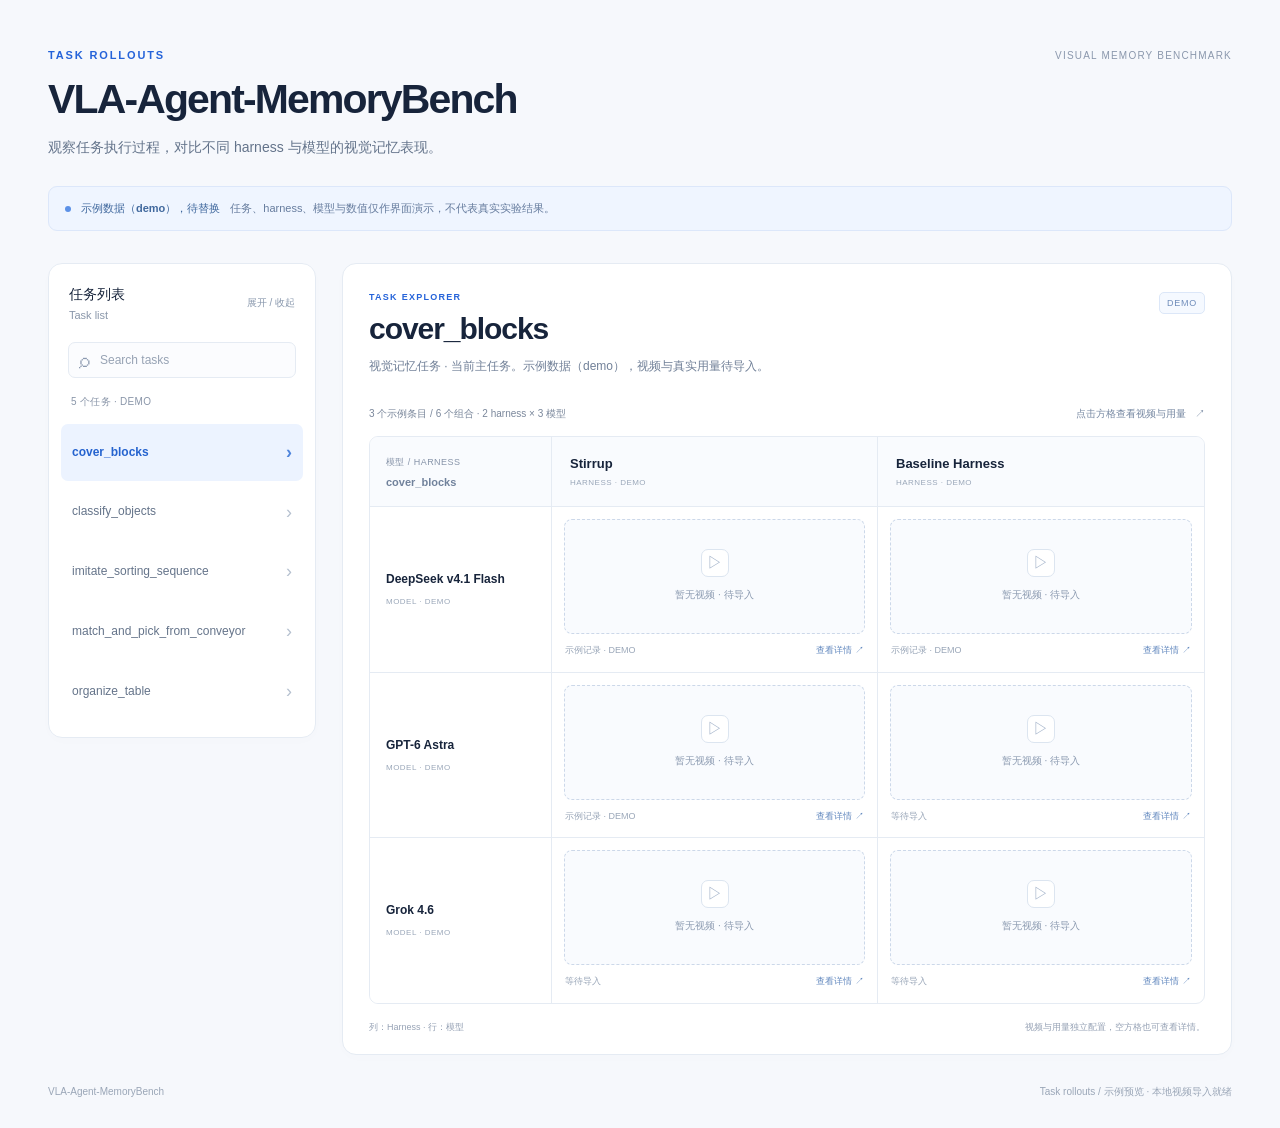
==== index.html @ cc1ca771 "Publish VLA-Agent-MemoryBench rollout matrix site (GitHub Pages)" ====
<!doctype html>
<html lang="zh-CN">
  <head>
    <meta charset="utf-8">
    <meta name="viewport" content="width=device-width, initial-scale=1">
    <meta name="color-scheme" content="light">
    <meta name="description" content="VLA-Agent-MemoryBench 任务视频矩阵：按任务对比 harness 与模型的 rollout、tokens 和费用。">
    <title>Task Rollouts · VLA-Agent-MemoryBench</title>
    <link rel="stylesheet" href="styles.css">
    <script defer src="data.js"></script>
    <script defer src="app.js"></script>
  </head>
  <body>
    <header class="page-header">
      <div class="header-topline"><span class="eyebrow">TASK ROLLOUTS</span><span class="project-tag">VISUAL MEMORY BENCHMARK</span></div>
      <h1>VLA-Agent-MemoryBench</h1>
      <p class="intro">观察任务执行过程，对比不同 harness 与模型的视觉记忆表现。</p>
      <div class="demo-notice"><span class="status-dot" aria-hidden="true"></span><strong>示例数据（demo），待替换</strong><span>任务、harness、模型与数值仅作界面演示，不代表真实实验结果。</span></div>
    </header>

    <main class="workspace">
      <aside class="task-sidebar" aria-label="任务选择">
        <details class="task-panel" open>
          <summary><span>任务列表 <span class="english-label">Task list</span></span><span class="collapse-label">展开 / 收起</span></summary>
          <div class="task-panel-body">
            <label class="search-label" for="task-search">搜索任务</label>
            <div class="search-wrap"><span aria-hidden="true">⌕</span><input id="task-search" type="search" placeholder="Search tasks" autocomplete="off" spellcheck="false"></div>
            <p id="task-count" class="task-count" aria-live="polite"></p>
            <nav id="task-list" class="task-list" aria-label="任务列表"></nav>
          </div>
        </details>
      </aside>

      <section class="content-panel" aria-labelledby="task-title">
        <div class="content-heading">
          <div><div class="eyebrow section-eyebrow">TASK EXPLORER</div><h2 id="task-title">任务视频矩阵</h2><p id="task-description" class="task-description"></p></div>
          <span class="demo-badge">DEMO</span>
        </div>
        <div class="matrix-toolbar"><p id="matrix-summary" aria-live="polite"></p><span class="interaction-hint">点击方格查看视频与用量 <span aria-hidden="true">↗</span></span></div>
        <div id="matrix-container"></div>
        <p class="matrix-footnote">列：Harness · 行：模型 <span>视频与用量独立配置，空方格也可查看详情。</span></p>
      </section>
    </main>

    <footer class="page-footer"><span>VLA-Agent-MemoryBench</span><span>Task rollouts / 示例预览 · 本地视频导入就绪</span></footer>
    <noscript><p class="noscript-notice">请启用 JavaScript，以加载本地 data.js 并浏览任务矩阵。</p></noscript>

    <dialog id="result-dialog" aria-labelledby="dialog-title" aria-describedby="dialog-subtitle">
      <div class="dialog-shell">
        <header class="dialog-header"><div><span class="eyebrow">ROLLOUT DETAILS · DEMO</span><h2 id="dialog-title"></h2><p id="dialog-subtitle"></p></div><button id="dialog-close" class="close-button" type="button" aria-label="关闭详情">×</button></header>
        <div id="dialog-media" class="dialog-media"></div>
        <div class="dialog-details"><p class="dialog-demo">示例数据（demo），待替换 · 非真实实验结果</p><dl id="result-details" class="detail-grid"></dl><p id="result-note" class="result-note" hidden></p></div>
      </div>
    </dialog>
  </body>
</html>
---- styles.css ----
:root {
  --ink: #17243b;
  --muted: #718098;
  --blue: #2563d9;
  --line: #e5ebf3;
  --surface: #fff;
  font-family: Inter, -apple-system, BlinkMacSystemFont, "Segoe UI", "PingFang SC", "Microsoft YaHei", sans-serif;
  color: var(--ink);
  background: #f6f8fc;
  font-synthesis: none;
}
* { box-sizing: border-box; }
[hidden] { display: none !important; }
body { margin: 0; }
button, input { font: inherit; }
button { cursor: pointer; }
button, input, summary { -webkit-tap-highlight-color: transparent; }
button:focus-visible, input:focus-visible, summary:focus-visible, .table-scroll:focus-visible { outline: 3px solid #90b9ff; outline-offset: 3px; }
.page-header, .workspace, .page-footer { width: min(1500px, calc(100% - 96px)); margin-inline: auto; }
.page-header { padding: 49px 0 32px; }
.header-topline { display: flex; align-items: center; justify-content: space-between; gap: 16px; }
.eyebrow { color: var(--blue); font-size: 11px; font-weight: 750; letter-spacing: .17em; }
.project-tag { color: #8b98ad; font-size: 10px; letter-spacing: .12em; }
h1 { margin: 15px 0 12px; font-size: clamp(27px, 3.2vw, 44px); letter-spacing: -.045em; font-weight: 750; overflow-wrap: anywhere; }
.intro { color: #64748b; font-size: 14px; line-height: 1.8; margin: 0; }
.demo-notice { margin-top: 26px; padding: 12px 16px; display: flex; align-items: center; gap: 10px; flex-wrap: wrap; border: 1px solid #dce7fa; border-radius: 9px; background: #eff5ff; color: #667c9e; font-size: 11px; line-height: 1.7; }
.demo-notice strong { color: #41699e; font-weight: 600; }
.status-dot { width: 6px; height: 6px; background: #5c91e7; border-radius: 50%; flex: 0 0 auto; }
.workspace { display: grid; grid-template-columns: 268px minmax(0, 1fr); gap: 26px; align-items: start; }
.task-sidebar { min-width: 0; position: sticky; top: 24px; }
.task-panel, .content-panel { background: var(--surface); border: 1px solid var(--line); border-radius: 14px; box-shadow: 0 3px 15px #233b5d03; }
.task-panel summary { list-style: none; padding: 22px 20px 4px; font-size: 14px; font-weight: 650; display: flex; justify-content: space-between; gap: 8px; cursor: pointer; }
.task-panel summary::-webkit-details-marker { display: none; }
.english-label { color: #8a97aa; font-size: 11px; font-weight: 400; display: block; margin-top: 5px; }
.collapse-label { color: #8998ad; font-size: 10px; font-weight: 400; align-self: center; }
.task-panel-body { padding: 17px 12px 14px; }
.search-label, .sr-only { position: absolute; width: 1px; height: 1px; padding: 0; margin: -1px; overflow: hidden; clip-path: inset(50%); white-space: nowrap; border: 0; }
.search-wrap { margin: 0 7px; display: flex; align-items: center; gap: 8px; border: 1px solid var(--line); background: #fbfcfe; border-radius: 7px; padding: 9px 10px; color: #8c9ab0; }
.search-wrap > span { font-size: 21px; line-height: 16px; }
.search-wrap input { border: 0; background: transparent; min-width: 0; width: 100%; color: var(--ink); font-size: 12px; outline-offset: 5px; }
.search-wrap input::placeholder { color: #97a3b4; }
.task-count { margin: 17px 10px 12px; color: #8a96a9; font-size: 10px; letter-spacing: .03em; }
.task-list { max-height: calc(100dvh - 260px); min-height: 160px; overflow-y: auto; scrollbar-width: thin; }
.task-item { border: 0; background: transparent; width: 100%; display: flex; align-items: center; justify-content: space-between; gap: 8px; text-align: left; padding: 14px 11px; border-radius: 7px; margin: 3px 0; color: #65748a; font-size: 12px; line-height: 1.6; transition: background .15s; }
.task-item:hover { background: #f5f8fd; }
.task-item.selected { background: #ecf3ff; color: #2563cf; font-weight: 650; }
.task-item-name { overflow-wrap: anywhere; }
.task-arrow { color: #b5c0cf; font-size: 18px; }
.selected .task-arrow { color: #4f85dc; }
.content-panel { padding: 28px 26px 19px; min-width: 0; }
.content-heading { display: flex; justify-content: space-between; align-items: flex-start; gap: 16px; }
.content-heading > div { min-width: 0; }
.section-eyebrow { font-size: 9px; letter-spacing: .14em; }
h2 { margin: 10px 0; font-size: clamp(23px, 2.4vw, 30px); letter-spacing: -.035em; overflow-wrap: anywhere; }
.task-description { margin: 0; font-size: 12px; color: var(--muted); line-height: 1.8; }
.demo-badge { border: 1px solid #dce7f8; border-radius: 5px; color: #6d8bb9; background: #f5f9ff; padding: 5px 7px; font-size: 9px; letter-spacing: .08em; flex: 0 0 auto; }
.matrix-toolbar { display: flex; align-items: center; justify-content: space-between; flex-wrap: wrap; gap: 10px; margin: 28px 0 14px; color: #7a879b; font-size: 10px; }
.matrix-toolbar p { margin: 0; line-height: 1.7; }
.interaction-hint { color: #7587a1; }
.interaction-hint > span { margin-left: 6px; }
.table-scroll { overflow-x: auto; border: 1px solid var(--line); border-radius: 9px; scrollbar-width: thin; }
.rollout-table { width: 100%; border-collapse: separate; border-spacing: 0; table-layout: fixed; min-width: 640px; }
.rollout-table th, .rollout-table td { border-right: 1px solid var(--line); border-bottom: 1px solid var(--line); }
.rollout-table tr > :last-child { border-right: 0; }
.rollout-table tbody tr:last-child > * { border-bottom: 0; }
.rollout-table th { text-align: left; }
.rollout-table thead { background: #f9fbfe; }
.corner-cell { width: 182px; padding: 18px 16px; }
.corner-label { display: block; font-size: 9px; font-weight: 500; letter-spacing: .05em; color: #8794a9; }
.corner-task { display: block; margin-top: 7px; font-size: 11px; font-weight: 550; color: #71829c; overflow-wrap: anywhere; }
.harness-header { padding: 19px 18px; font-size: 13px; font-weight: 650; overflow-wrap: anywhere; }
.header-caption { display: block; margin-top: 7px; color: #9aa7b9; font-size: 8px; font-weight: 450; letter-spacing: .06em; }
.model-header { padding: 20px 16px; font-size: 12px; font-weight: 600; line-height: 1.6; background: #fff; overflow-wrap: anywhere; }
.rollout-table td { padding: 12px; vertical-align: top; }
.result-cell { display: block; border: 0; padding: 0; background: none; width: 100%; color: inherit; text-align: left; border-radius: 7px; }
.empty-state { border: 1px dashed #ccd8e9; background: #f9fbfe; border-radius: 8px; min-height: 220px; display: flex; flex-direction: column; align-items: center; justify-content: center; gap: 12px; padding: 25px 16px; text-align: center; color: #8b9ab0; font-size: 12px; line-height: 1.8; }
.empty-state.compact { min-height: 115px; padding: 18px 10px; font-size: 10px; gap: 9px; }
.empty-symbol { display: flex; align-items: center; justify-content: center; width: 28px; height: 28px; border: 1px solid #dce5f0; border-radius: 7px; font-size: 16px; color: #a2b2c9; background: #fff; }
.result-cell:hover .empty-state { border-color: #8eb1ed; background: #f0f6ff; color: #5e83bd; }
.cell-bottom { display: flex; flex-wrap: wrap; align-items: center; justify-content: space-between; gap: 5px; padding: 10px 1px 2px; font-size: 9px; line-height: 1.5; }
.cell-status { color: #98a5b7; }
.cell-link { color: #6389bf; }
.video-wrapper { position: relative; aspect-ratio: 16 / 10; background: #f0f4fa; overflow: hidden; border-radius: 7px; }
.video-wrapper video { width: 100%; height: 100%; display: block; object-fit: contain; }
.result-cell video { pointer-events: none; }
.video-wrapper .empty-state { height: 100%; }
.play-overlay { position: absolute; top: 50%; left: 50%; transform: translate(-50%, -50%); color: #fff; background: #17243b80; border: 1px solid #ffffff70; border-radius: 50%; width: 35px; height: 35px; display: grid; place-items: center; }
.matrix-footnote { display: flex; flex-wrap: wrap; justify-content: space-between; gap: 6px; font-size: 9px; line-height: 1.7; color: #96a2b5; margin: 16px 0 0; }
.empty-results-notice { border: 1px dashed #ccd8e9; padding: 14px; color: #7b8da7; background: #f9fbfe; font-size: 12px; border-radius: 8px; line-height: 1.8; }
.page-footer { display: flex; justify-content: space-between; gap: 16px; padding: 28px 0; font-size: 10px; color: #9aa6b7; line-height: 1.7; }
/* 窄屏仅表格内部横向滚动，页面及任务列表不发生横向溢出。 */
@media (max-width: 1100px) {
  .page-header, .workspace, .page-footer { width: calc(100% - 48px); }
  .workspace { grid-template-columns: 224px minmax(0, 1fr); gap: 18px; }
  .content-panel { padding: 24px 18px 18px; }
}
@media (max-width: 780px) {
  .page-header, .workspace, .page-footer { width: calc(100% - 32px); }
  .page-header { padding-top: 28px; padding-bottom: 22px; }
  .project-tag { display: none; }
  .workspace { grid-template-columns: minmax(0, 1fr); gap: 18px; }
  .task-sidebar { position: static; }
  .task-panel summary { padding: 16px 18px; }
  .english-label { display: inline; margin-left: 6px; }
  .task-panel-body { padding-top: 0; }
  .task-list { max-height: 185px; min-height: 0; }
  .task-item { padding-block: 10px; }
  .task-count { margin-block: 12px 8px; }
  .content-panel { padding: 22px 15px 16px; }
  .page-footer { flex-direction: column; gap: 4px; }
}
body.modal-open { overflow: hidden; }
dialog { padding: 0; border: 1px solid #dfe6f0; border-radius: 17px; width: min(920px, calc(100% - 32px)); max-height: calc(100dvh - 48px); color: var(--ink); background: #fff; box-shadow: 0 25px 100px #0b1e4b40; }
dialog::backdrop { background: #14233a99; backdrop-filter: blur(4px); }
.dialog-header { display: flex; justify-content: space-between; align-items: flex-start; gap: 15px; padding: 25px 28px 20px; }
.dialog-header > div { min-width: 0; }
.dialog-header h2 { font-size: 25px; margin: 9px 0 6px; }
.dialog-header p { color: var(--muted); font-size: 12px; margin: 0; line-height: 1.7; overflow-wrap: anywhere; }
.close-button { width: 33px; height: 33px; display: grid; place-items: center; padding: 0; border: 1px solid var(--line); border-radius: 50%; font-size: 23px; color: #8190a5; background: #f8fafd; flex-shrink: 0; }
.close-button:hover { background: #eaf1fc; color: var(--blue); }
.dialog-media { margin: 0 28px; }
.video-wrapper.large { aspect-ratio: 16 / 9; background: #101b2c; }
.dialog-media > .empty-state { aspect-ratio: 16 / 8; }
.dialog-details { padding: 18px 28px 26px; }
.dialog-demo { color: #7291bc; font-size: 11px; margin: 0 0 18px; line-height: 1.7; }
.detail-grid { display: grid; grid-template-columns: repeat(3, minmax(0, 1fr)); gap: 20px 24px; margin: 0; }
.detail-pair dt { font-size: 10px; color: #8796aa; margin-bottom: 7px; }
.detail-pair dd { font-size: 13px; font-weight: 550; margin: 0; overflow-wrap: anywhere; }
.result-note { font-size: 11px; color: #7e8da1; line-height: 1.9; padding-top: 16px; border-top: 1px solid var(--line); margin: 20px 0 0; }
.noscript-notice { padding: 24px; text-align: center; }
@media (max-width: 520px) {
  .dialog-header { padding: 20px 18px 16px; }
  .dialog-media { margin-inline: 18px; }
  .dialog-details { padding: 16px 18px 22px; }
  .detail-grid { grid-template-columns: repeat(2, minmax(0, 1fr)); }
}
@media (prefers-reduced-motion: reduce) { * { transition: none !important; } }
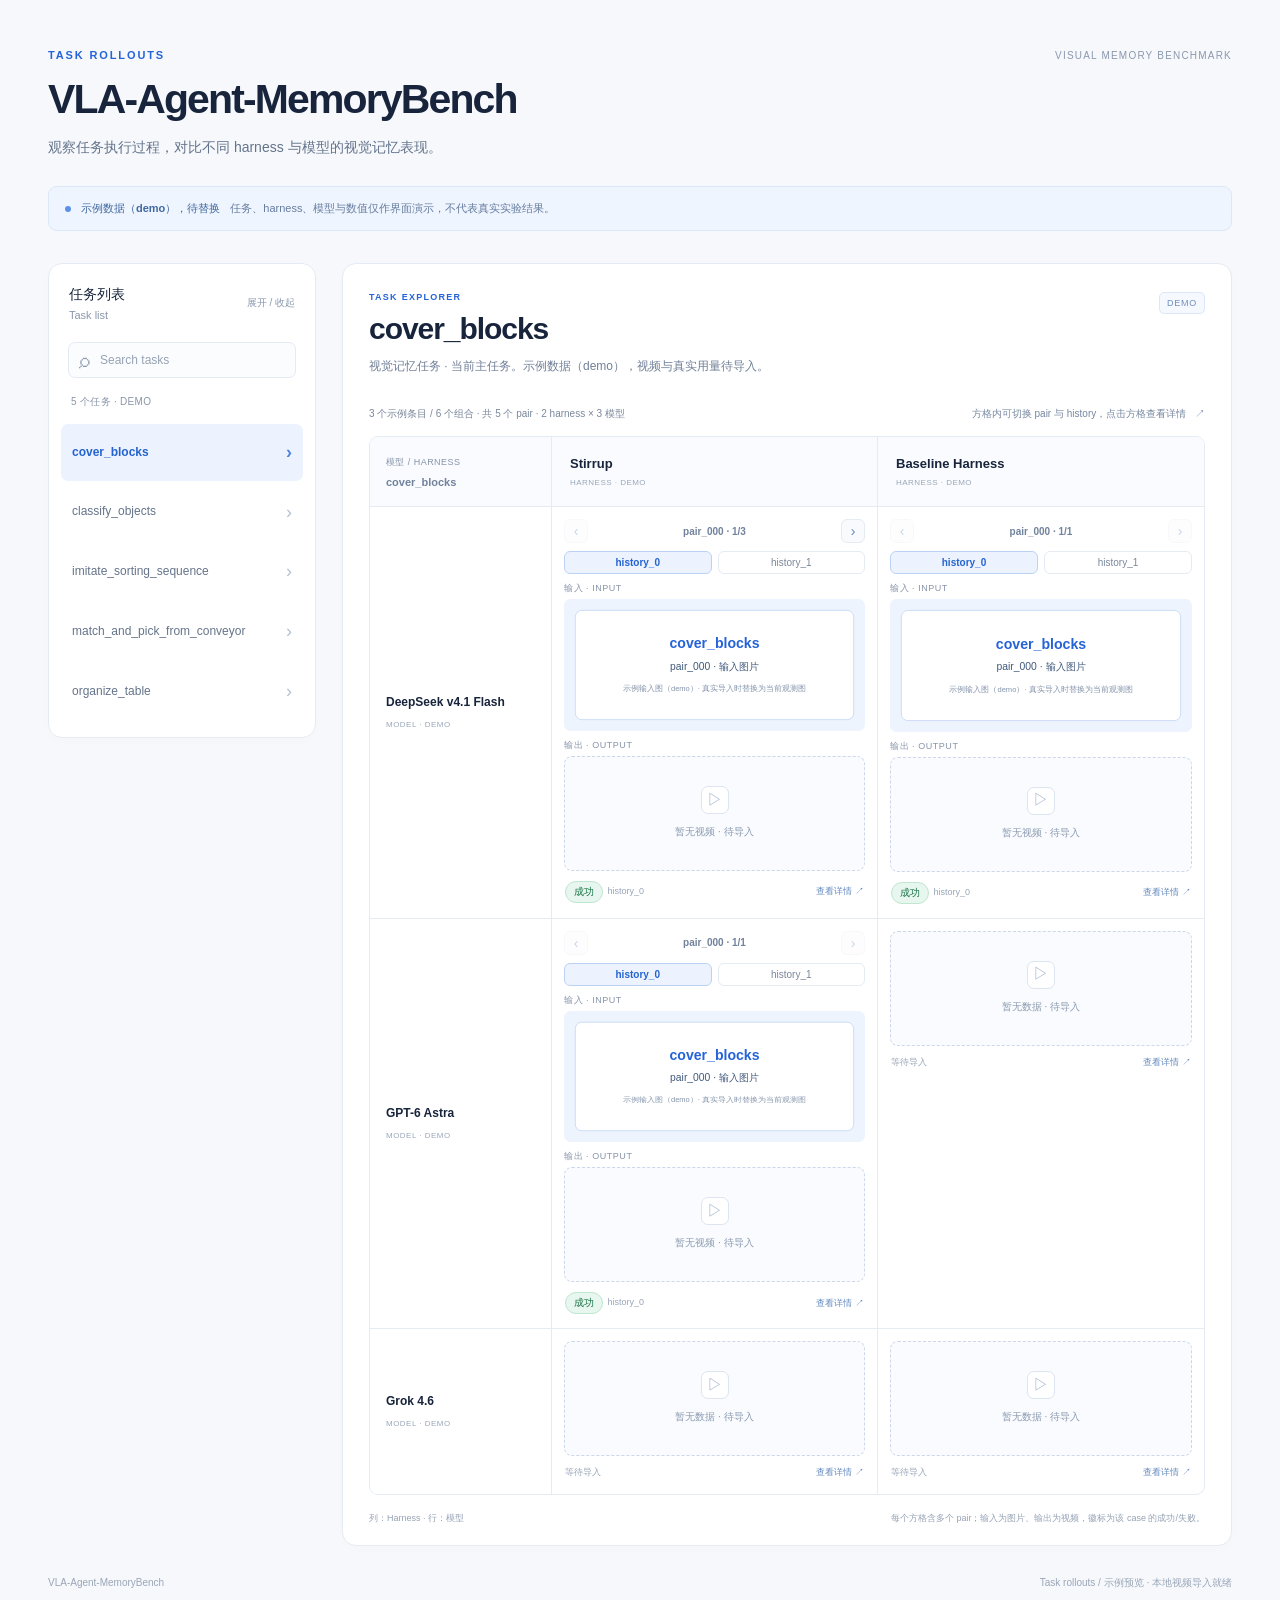
==== commit e2f04880: "Add pair dimension: pair/history switcher, input image, success/failure badge" ====
--- a/index.html
+++ b/index.html
@@ -36,9 +36,9 @@
           <div><div class="eyebrow section-eyebrow">TASK EXPLORER</div><h2 id="task-title">任务视频矩阵</h2><p id="task-description" class="task-description"></p></div>
           <span class="demo-badge">DEMO</span>
         </div>
-        <div class="matrix-toolbar"><p id="matrix-summary" aria-live="polite"></p><span class="interaction-hint">点击方格查看视频与用量 <span aria-hidden="true">↗</span></span></div>
+        <div class="matrix-toolbar"><p id="matrix-summary" aria-live="polite"></p><span class="interaction-hint">方格内可切换 pair 与 history，点击方格查看详情 <span aria-hidden="true">↗</span></span></div>
         <div id="matrix-container"></div>
-        <p class="matrix-footnote">列：Harness · 行：模型 <span>视频与用量独立配置，空方格也可查看详情。</span></p>
+        <p class="matrix-footnote">列：Harness · 行：模型 <span>每个方格含多个 pair；输入为图片、输出为视频，徽标为该 case 的成功/失败。</span></p>
       </section>
     </main>
 
@@ -48,8 +48,9 @@
     <dialog id="result-dialog" aria-labelledby="dialog-title" aria-describedby="dialog-subtitle">
       <div class="dialog-shell">
         <header class="dialog-header"><div><span class="eyebrow">ROLLOUT DETAILS · DEMO</span><h2 id="dialog-title"></h2><p id="dialog-subtitle"></p></div><button id="dialog-close" class="close-button" type="button" aria-label="关闭详情">×</button></header>
+        <div id="dialog-controls" class="dialog-controls"></div>
         <div id="dialog-media" class="dialog-media"></div>
-        <div class="dialog-details"><p class="dialog-demo">示例数据（demo），待替换 · 非真实实验结果</p><dl id="result-details" class="detail-grid"></dl><p id="result-note" class="result-note" hidden></p></div>
+        <div class="dialog-details"><p class="dialog-demo">示例数据（demo），待替换 · 非真实实验结果</p><dl id="result-details" class="detail-grid"></dl><p id="result-compare" class="result-compare" hidden></p><p id="result-note" class="result-note" hidden></p></div>
       </div>
     </dialog>
   </body>
--- a/styles.css
+++ b/styles.css
@@ -135,3 +135,34 @@
   .detail-grid { grid-template-columns: repeat(2, minmax(0, 1fr)); }
 }
 @media (prefers-reduced-motion: reduce) { * { transition: none !important; } }
+
+/* pair / history 切换与输入输出分区（2026-10-22 改造） */
+.pair-bar { display: flex; align-items: center; justify-content: space-between; gap: 6px; margin-bottom: 8px; }
+.pair-nav { width: 24px; height: 24px; padding: 0; border: 1px solid var(--line); background: #f8fafd; border-radius: 6px; color: #6389bf; font-size: 14px; line-height: 1; }
+.pair-nav:hover:not(:disabled) { background: #eaf1fc; color: var(--blue); }
+.pair-nav:disabled { opacity: .35; cursor: default; }
+.pair-label { font-size: 10px; font-weight: 600; color: #71829c; overflow-wrap: anywhere; text-align: center; }
+.history-tabs { display: flex; gap: 6px; margin-bottom: 8px; }
+.history-tab { flex: 1; padding: 5px 0; font-size: 10px; border: 1px solid var(--line); background: #fff; border-radius: 6px; color: #7a879b; }
+.history-tab.active { background: #ecf3ff; color: #2563cf; border-color: #bcd2f5; font-weight: 650; }
+.media-block { margin-bottom: 8px; }
+.media-block:last-child { margin-bottom: 0; }
+.media-label { display: block; font-size: 9px; letter-spacing: .06em; color: #8794a9; margin-bottom: 4px; }
+.input-wrapper { position: relative; aspect-ratio: 16 / 7; background: #f0f4fa; overflow: hidden; border-radius: 7px; }
+.input-wrapper img { width: 100%; height: 100%; display: block; object-fit: cover; }
+.input-wrapper .empty-state { height: 100%; min-height: 0; }
+.input-wrapper.large { aspect-ratio: auto; background: #f7fafd; border: 1px solid var(--line); }
+.input-wrapper.large img { height: auto; max-height: 320px; object-fit: contain; }
+.cell-media { cursor: pointer; border-radius: 7px; }
+.cell-media:focus-visible { outline: 3px solid #90b9ff; outline-offset: 3px; }
+.cell-media:hover .empty-state { border-color: #8eb1ed; background: #f0f6ff; color: #5e83bd; }
+.badge { display: inline-block; padding: 2px 8px; border-radius: 999px; font-size: 10px; font-weight: 650; line-height: 1.6; vertical-align: middle; }
+.badge.success { background: #e7f6ee; color: #177245; border: 1px solid #bfe6cf; }
+.badge.failure { background: #fdeeee; color: #b3372f; border: 1px solid #f3c2bd; }
+.badge.unknown { background: #f1f4f8; color: #7d8a9c; border: 1px solid #dde4ec; }
+.cell-status .badge { margin-right: 2px; }
+.dialog-controls { display: flex; flex-wrap: wrap; align-items: center; gap: 10px 18px; margin: 0 28px 14px; }
+.dialog-controls .pair-bar { margin-bottom: 0; gap: 10px; }
+.dialog-controls .history-tabs { margin-bottom: 0; min-width: 210px; }
+.result-compare { font-size: 12px; color: #5f7189; line-height: 2; padding-top: 14px; border-top: 1px solid var(--line); margin: 18px 0 0; }
+@media (max-width: 520px) { .dialog-controls { margin-inline: 18px; } }
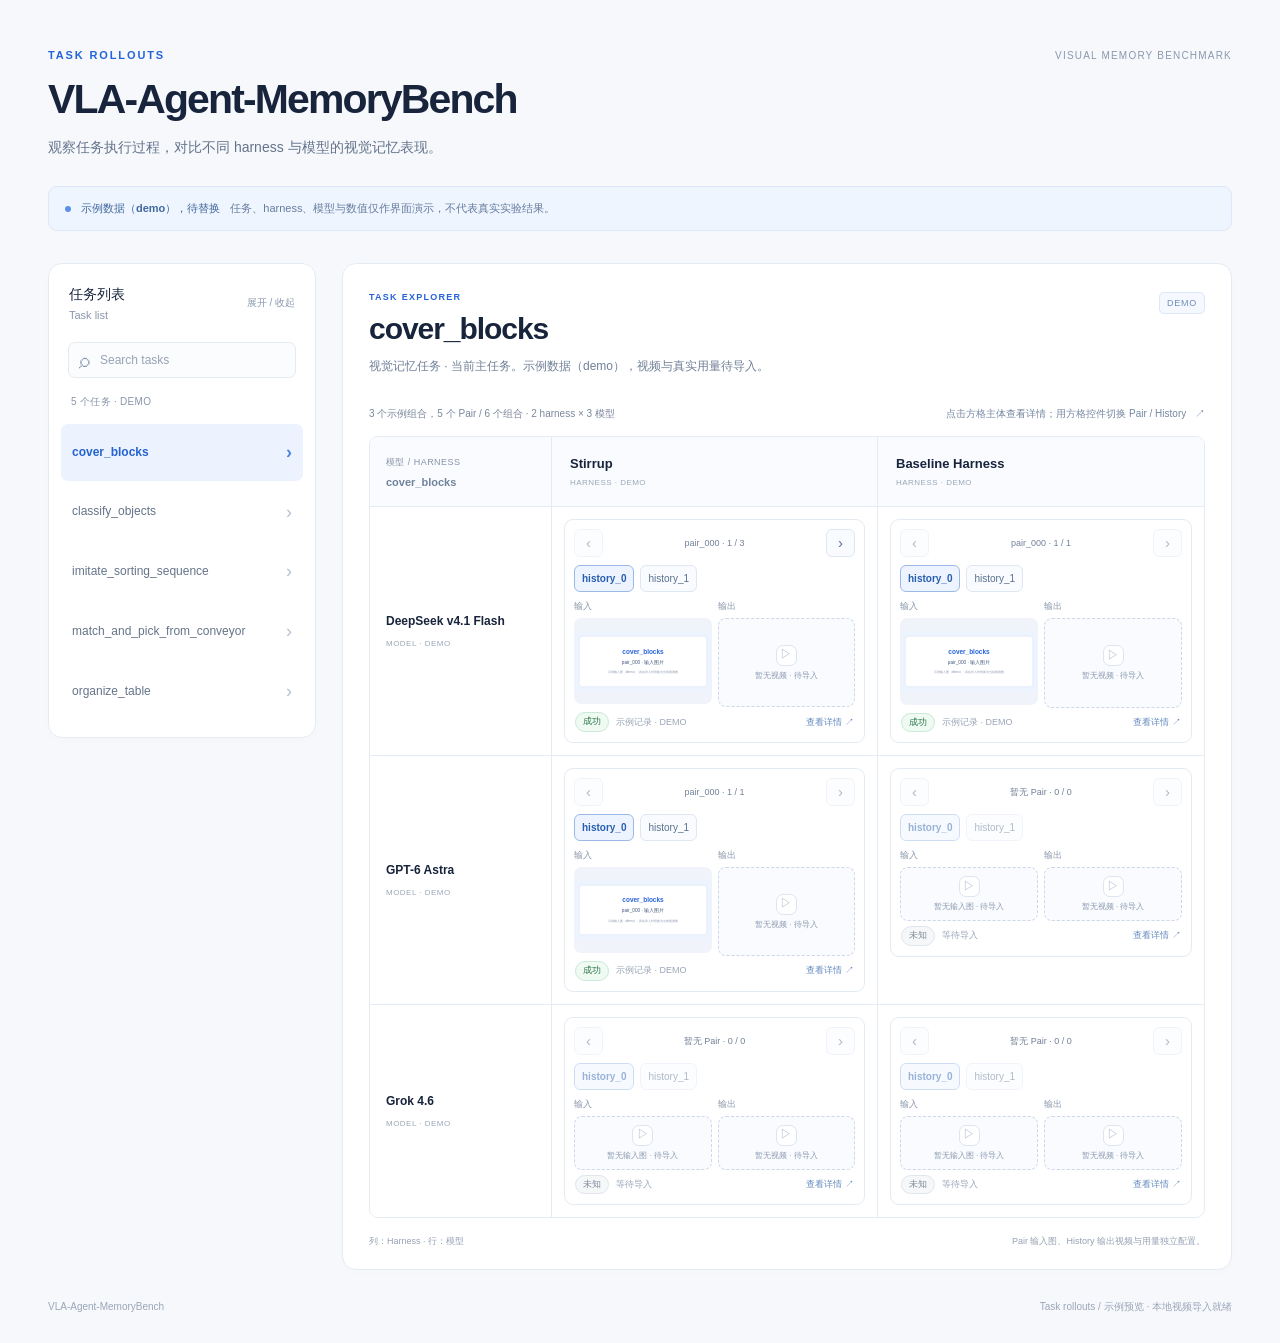
==== commit 937c22a2: "Pair view implemented by gpt-6-astra (text-delivered, verified)" ====
--- a/index.html
+++ b/index.html
@@ -4,7 +4,7 @@
     <meta charset="utf-8">
     <meta name="viewport" content="width=device-width, initial-scale=1">
     <meta name="color-scheme" content="light">
-    <meta name="description" content="VLA-Agent-MemoryBench 任务视频矩阵：按任务对比 harness 与模型的 rollout、tokens 和费用。">
+    <meta name="description" content="VLA-Agent-MemoryBench 任务视频矩阵：按任务对比 harness 与模型的 rollout、输入、tokens 和费用。">
     <title>Task Rollouts · VLA-Agent-MemoryBench</title>
     <link rel="stylesheet" href="styles.css">
     <script defer src="data.js"></script>
@@ -36,9 +36,9 @@
           <div><div class="eyebrow section-eyebrow">TASK EXPLORER</div><h2 id="task-title">任务视频矩阵</h2><p id="task-description" class="task-description"></p></div>
           <span class="demo-badge">DEMO</span>
         </div>
-        <div class="matrix-toolbar"><p id="matrix-summary" aria-live="polite"></p><span class="interaction-hint">方格内可切换 pair 与 history，点击方格查看详情 <span aria-hidden="true">↗</span></span></div>
+        <div class="matrix-toolbar"><p id="matrix-summary" aria-live="polite"></p><span class="interaction-hint">点击方格主体查看详情；用方格控件切换 Pair / History <span aria-hidden="true">↗</span></span></div>
         <div id="matrix-container"></div>
-        <p class="matrix-footnote">列：Harness · 行：模型 <span>每个方格含多个 pair；输入为图片、输出为视频，徽标为该 case 的成功/失败。</span></p>
+        <p class="matrix-footnote">列：Harness · 行：模型 <span>Pair 输入图、History 输出视频与用量独立配置。</span></p>
       </section>
     </main>
 
@@ -47,10 +47,32 @@
 
     <dialog id="result-dialog" aria-labelledby="dialog-title" aria-describedby="dialog-subtitle">
       <div class="dialog-shell">
-        <header class="dialog-header"><div><span class="eyebrow">ROLLOUT DETAILS · DEMO</span><h2 id="dialog-title"></h2><p id="dialog-subtitle"></p></div><button id="dialog-close" class="close-button" type="button" aria-label="关闭详情">×</button></header>
-        <div id="dialog-controls" class="dialog-controls"></div>
+        <header class="dialog-header">
+          <div><span class="eyebrow">ROLLOUT DETAILS · DEMO</span><h2 id="dialog-title"></h2><p id="dialog-subtitle"></p></div>
+          <button id="dialog-close" class="close-button" type="button" aria-label="关闭详情">×</button>
+        </header>
+
+        <div class="dialog-controls" aria-label="Pair 与 History 切换">
+          <div class="pair-controls">
+            <button id="dialog-pair-prev" class="pair-control-button" type="button" aria-label="上一对 Pair">‹</button>
+            <span id="dialog-pair-position" class="pair-position"></span>
+            <button id="dialog-pair-next" class="pair-control-button" type="button" aria-label="下一对 Pair">›</button>
+          </div>
+          <div class="branch-controls" role="group" aria-label="选择 History">
+            <button id="dialog-history-0" class="history-toggle" type="button" aria-pressed="true">history_0</button>
+            <button id="dialog-history-1" class="history-toggle" type="button" aria-pressed="false">history_1</button>
+          </div>
+        </div>
+
         <div id="dialog-media" class="dialog-media"></div>
-        <div class="dialog-details"><p class="dialog-demo">示例数据（demo），待替换 · 非真实实验结果</p><dl id="result-details" class="detail-grid"></dl><p id="result-compare" class="result-compare" hidden></p><p id="result-note" class="result-note" hidden></p></div>
+        <div class="dialog-details">
+          <p class="dialog-demo">示例数据（demo），待替换 · 非真实实验结果</p>
+          <dl id="result-details" class="detail-grid"></dl>
+          <section class="pair-comparison" aria-labelledby="pair-comparison-title">
+            <h3 id="pair-comparison-title">成对对照</h3>
+            <div id="pair-comparison-content" class="comparison-grid"></div>
+          </section>
+        </div>
       </div>
     </dialog>
   </body>
--- a/styles.css
+++ b/styles.css
@@ -135,34 +135,240 @@
   .detail-grid { grid-template-columns: repeat(2, minmax(0, 1fr)); }
 }
 @media (prefers-reduced-motion: reduce) { * { transition: none !important; } }
-
-/* pair / history 切换与输入输出分区（2026-10-22 改造） */
-.pair-bar { display: flex; align-items: center; justify-content: space-between; gap: 6px; margin-bottom: 8px; }
-.pair-nav { width: 24px; height: 24px; padding: 0; border: 1px solid var(--line); background: #f8fafd; border-radius: 6px; color: #6389bf; font-size: 14px; line-height: 1; }
-.pair-nav:hover:not(:disabled) { background: #eaf1fc; color: var(--blue); }
-.pair-nav:disabled { opacity: .35; cursor: default; }
-.pair-label { font-size: 10px; font-weight: 600; color: #71829c; overflow-wrap: anywhere; text-align: center; }
-.history-tabs { display: flex; gap: 6px; margin-bottom: 8px; }
-.history-tab { flex: 1; padding: 5px 0; font-size: 10px; border: 1px solid var(--line); background: #fff; border-radius: 6px; color: #7a879b; }
-.history-tab.active { background: #ecf3ff; color: #2563cf; border-color: #bcd2f5; font-weight: 650; }
-.media-block { margin-bottom: 8px; }
-.media-block:last-child { margin-bottom: 0; }
-.media-label { display: block; font-size: 9px; letter-spacing: .06em; color: #8794a9; margin-bottom: 4px; }
-.input-wrapper { position: relative; aspect-ratio: 16 / 7; background: #f0f4fa; overflow: hidden; border-radius: 7px; }
-.input-wrapper img { width: 100%; height: 100%; display: block; object-fit: cover; }
-.input-wrapper .empty-state { height: 100%; min-height: 0; }
-.input-wrapper.large { aspect-ratio: auto; background: #f7fafd; border: 1px solid var(--line); }
-.input-wrapper.large img { height: auto; max-height: 320px; object-fit: contain; }
-.cell-media { cursor: pointer; border-radius: 7px; }
-.cell-media:focus-visible { outline: 3px solid #90b9ff; outline-offset: 3px; }
-.cell-media:hover .empty-state { border-color: #8eb1ed; background: #f0f6ff; color: #5e83bd; }
-.badge { display: inline-block; padding: 2px 8px; border-radius: 999px; font-size: 10px; font-weight: 650; line-height: 1.6; vertical-align: middle; }
-.badge.success { background: #e7f6ee; color: #177245; border: 1px solid #bfe6cf; }
-.badge.failure { background: #fdeeee; color: #b3372f; border: 1px solid #f3c2bd; }
-.badge.unknown { background: #f1f4f8; color: #7d8a9c; border: 1px solid #dde4ec; }
-.cell-status .badge { margin-right: 2px; }
-.dialog-controls { display: flex; flex-wrap: wrap; align-items: center; gap: 10px 18px; margin: 0 28px 14px; }
-.dialog-controls .pair-bar { margin-bottom: 0; gap: 10px; }
-.dialog-controls .history-tabs { margin-bottom: 0; min-width: 210px; }
-.result-compare { font-size: 12px; color: #5f7189; line-height: 2; padding-top: 14px; border-top: 1px solid var(--line); margin: 18px 0 0; }
-@media (max-width: 520px) { .dialog-controls { margin-inline: 18px; } }
+/* Pair / History 方格控件与输入、输出媒体区域。 */
+.result-cell {
+  display: flex;
+  flex-direction: column;
+  gap: 8px;
+  width: 100%;
+  min-width: 0;
+  padding: 9px;
+  border: 1px solid #e5ebf3;
+  border-radius: 9px;
+  background: #fff;
+  text-align: left;
+}
+.result-cell:hover { border-color: #bfd1ee; }
+
+.pair-controls,
+.branch-controls,
+.dialog-controls {
+  display: flex;
+  align-items: center;
+  gap: 6px;
+  min-width: 0;
+}
+.pair-controls { justify-content: space-between; }
+.pair-position {
+  min-width: 0;
+  flex: 1 1 auto;
+  color: #718098;
+  font-size: 9px;
+  line-height: 1.4;
+  text-align: center;
+  overflow-wrap: anywhere;
+}
+.pair-control-button,
+.history-toggle {
+  display: inline-flex;
+  align-items: center;
+  justify-content: center;
+  min-height: 27px;
+  padding: 4px 7px;
+  border: 1px solid #dfe7f2;
+  border-radius: 6px;
+  color: #58708f;
+  background: #f9fbfe;
+  font-size: 10px;
+  line-height: 1.2;
+  white-space: nowrap;
+}
+.pair-control-button { min-width: 29px; font-size: 15px; }
+.pair-control-button:hover:not(:disabled),
+.history-toggle:hover:not(:disabled) { border-color: #a9c1e7; background: #f0f6ff; }
+.pair-control-button:disabled,
+.history-toggle:disabled { cursor: not-allowed; opacity: .48; }
+.history-toggle.selected {
+  border-color: #9bb9e8;
+  color: #285eae;
+  background: #edf4ff;
+  font-weight: 650;
+}
+
+.result-main {
+  min-width: 0;
+  border-radius: 6px;
+  cursor: pointer;
+}
+.result-main:focus-visible {
+  outline: 3px solid #90b9ff;
+  outline-offset: 3px;
+}
+.cell-media-grid {
+  display: grid;
+  grid-template-columns: repeat(2, minmax(0, 1fr));
+  gap: 6px;
+  min-width: 0;
+}
+.media-panel { min-width: 0; }
+.media-label {
+  display: block;
+  margin-bottom: 5px;
+  color: #8795a9;
+  font-size: 9px;
+  font-weight: 650;
+  letter-spacing: .04em;
+}
+.image-wrapper {
+  position: relative;
+  aspect-ratio: 16 / 10;
+  overflow: hidden;
+  border-radius: 7px;
+  background: #f0f4fa;
+}
+.image-wrapper img {
+  display: block;
+  width: 100%;
+  height: 100%;
+  object-fit: contain;
+}
+.image-wrapper .empty-state,
+.media-panel > .empty-state {
+  height: calc(100% - 15px);
+  min-height: 48px;
+  padding: 6px 4px;
+  gap: 4px;
+  font-size: 8px;
+  line-height: 1.45;
+}
+.image-wrapper .empty-symbol,
+.media-panel > .empty-state .empty-symbol {
+  width: 21px;
+  height: 21px;
+  font-size: 12px;
+}
+.cell-media-grid .video-wrapper { aspect-ratio: 16 / 10; }
+.cell-media-grid .video-wrapper .empty-state {
+  min-height: 0;
+  padding: 6px 4px;
+  gap: 4px;
+  font-size: 8px;
+  line-height: 1.45;
+}
+.cell-media-grid .video-wrapper .empty-symbol {
+  width: 21px;
+  height: 21px;
+  font-size: 12px;
+}
+.cell-media-grid .play-overlay { width: 27px; height: 27px; font-size: 12px; }
+
+.cell-bottom {
+  justify-content: flex-start;
+  padding: 8px 1px 1px;
+  gap: 5px 7px;
+}
+.cell-status { overflow-wrap: anywhere; }
+.cell-link { margin-left: auto; white-space: nowrap; }
+.result-badge {
+  display: inline-flex;
+  align-items: center;
+  justify-content: center;
+  flex: 0 0 auto;
+  padding: 3px 7px;
+  border: 1px solid transparent;
+  border-radius: 999px;
+  font-size: 9px;
+  font-weight: 650;
+  line-height: 1.3;
+  white-space: nowrap;
+}
+.result-badge.status-success {
+  border-color: #c9ead6;
+  color: #287446;
+  background: #effaf3;
+}
+.result-badge.status-failure {
+  border-color: #f1cccc;
+  color: #a43b3b;
+  background: #fff3f2;
+}
+.result-badge.status-unknown {
+  border-color: #e1e6ed;
+  color: #7c8796;
+  background: #f5f7f9;
+}
+
+.dialog-controls {
+  justify-content: space-between;
+  flex-wrap: wrap;
+  margin: 0 28px 16px;
+  padding: 10px 12px;
+  border: 1px solid #e7edf5;
+  border-radius: 9px;
+  background: #fbfcfe;
+}
+.dialog-controls .pair-controls { flex: 1 1 240px; max-width: 390px; }
+.dialog-controls .pair-position { font-size: 11px; }
+.dialog-media {
+  display: grid;
+  grid-template-columns: repeat(2, minmax(0, 1fr));
+  gap: 14px;
+}
+.dialog-media .media-label { margin-bottom: 7px; font-size: 10px; }
+.dialog-media .image-wrapper.large { aspect-ratio: 16 / 9; }
+.dialog-media .image-wrapper.large .empty-state,
+.dialog-media .media-panel > .empty-state {
+  min-height: 120px;
+  padding: 18px;
+  font-size: 11px;
+}
+.dialog-media .image-wrapper.large .empty-symbol,
+.dialog-media .media-panel > .empty-state .empty-symbol {
+  width: 28px;
+  height: 28px;
+  font-size: 16px;
+}
+.dialog-media .video-wrapper.large { aspect-ratio: 16 / 9; }
+.dialog-media .video-wrapper.large .empty-state { min-height: 120px; }
+
+.pair-comparison {
+  margin-top: 22px;
+  padding-top: 17px;
+  border-top: 1px solid var(--line);
+}
+.pair-comparison h3 {
+  margin: 0 0 11px;
+  color: #718098;
+  font-size: 11px;
+  font-weight: 650;
+}
+.comparison-grid {
+  display: grid;
+  grid-template-columns: repeat(2, minmax(0, 1fr));
+  gap: 10px;
+}
+.comparison-item {
+  display: flex;
+  align-items: center;
+  justify-content: space-between;
+  gap: 10px;
+  min-width: 0;
+  padding: 11px 13px;
+  border: 1px solid #e5ebf3;
+  border-radius: 8px;
+  background: #fbfcfe;
+}
+.comparison-history {
+  color: #66758c;
+  font-size: 11px;
+  overflow-wrap: anywhere;
+}
+
+@media (max-width: 520px) {
+  .dialog-controls { margin-inline: 18px; }
+  .dialog-media { grid-template-columns: minmax(0, 1fr); }
+  .dialog-controls .pair-controls { flex-basis: 100%; max-width: none; }
+  .dialog-controls .branch-controls { width: 100%; }
+  .dialog-controls .history-toggle { flex: 1 1 0; }
+  .comparison-grid { grid-template-columns: minmax(0, 1fr); }
+}
